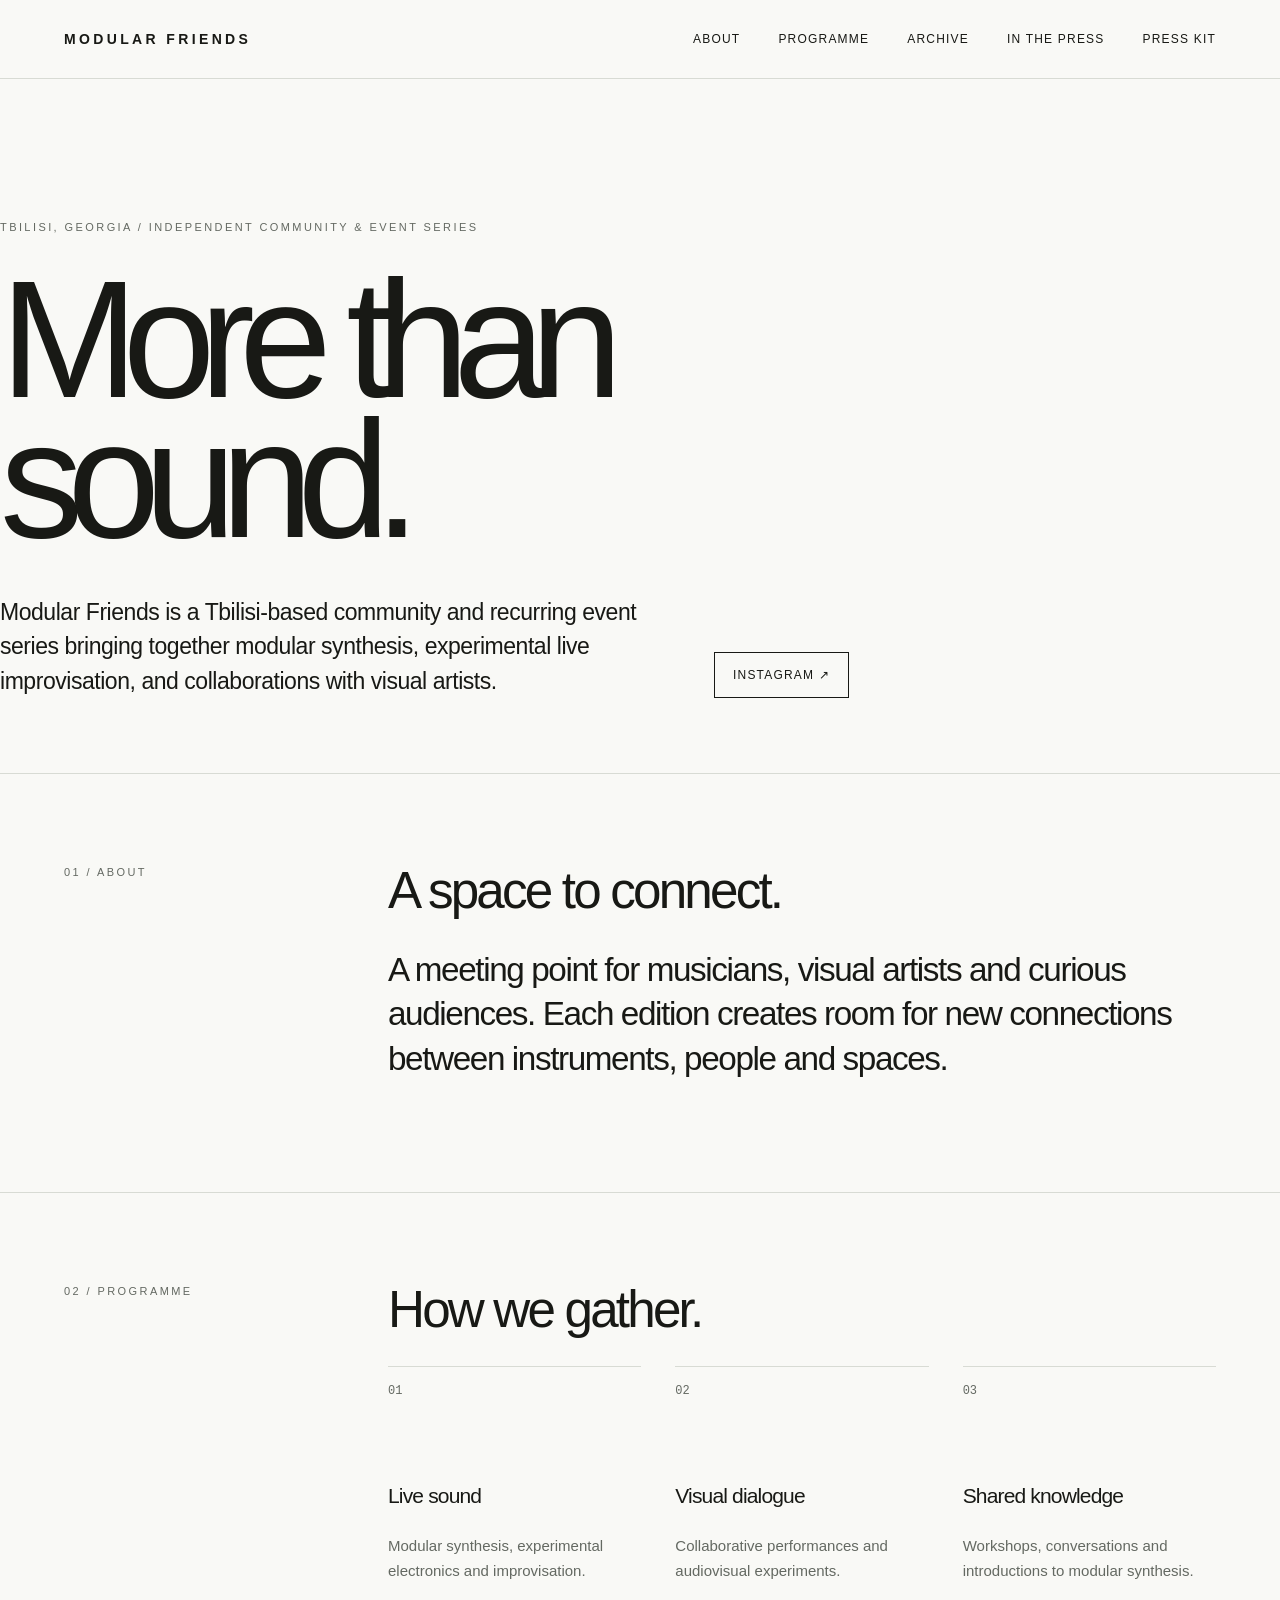
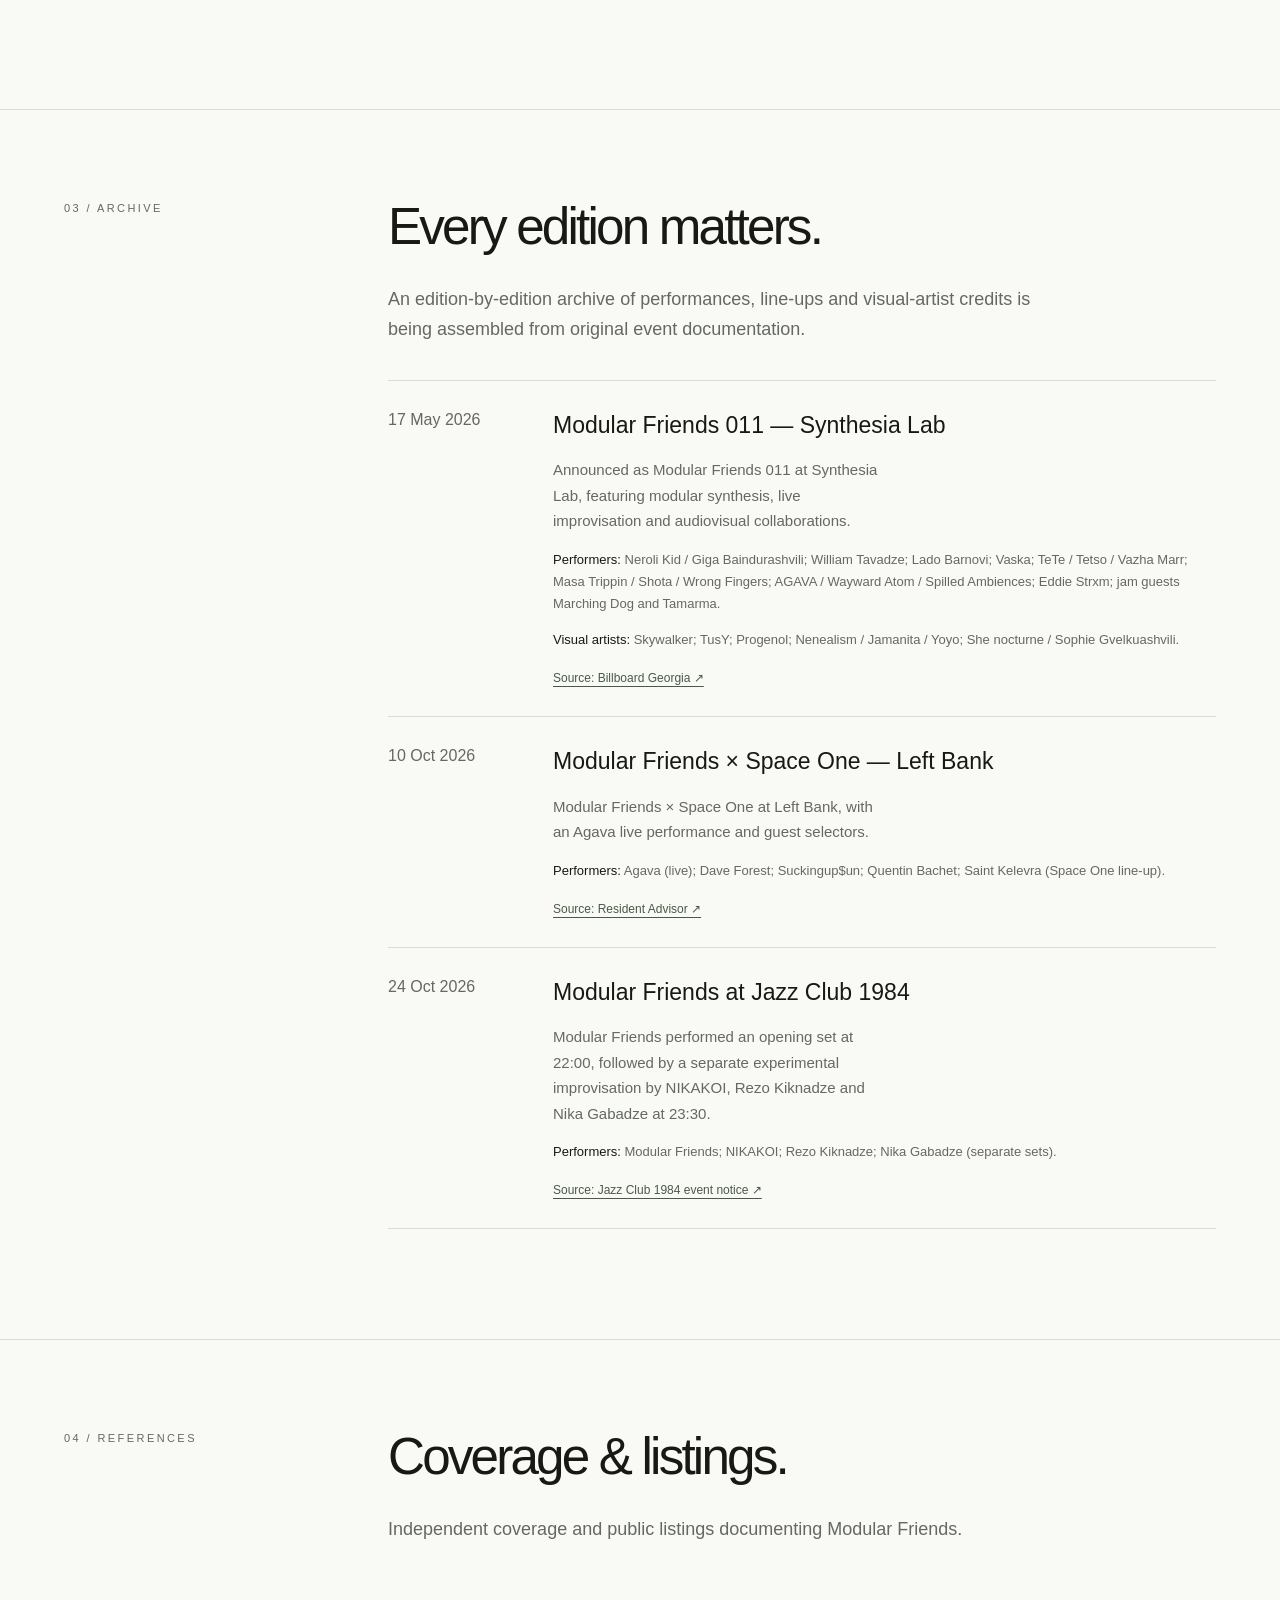
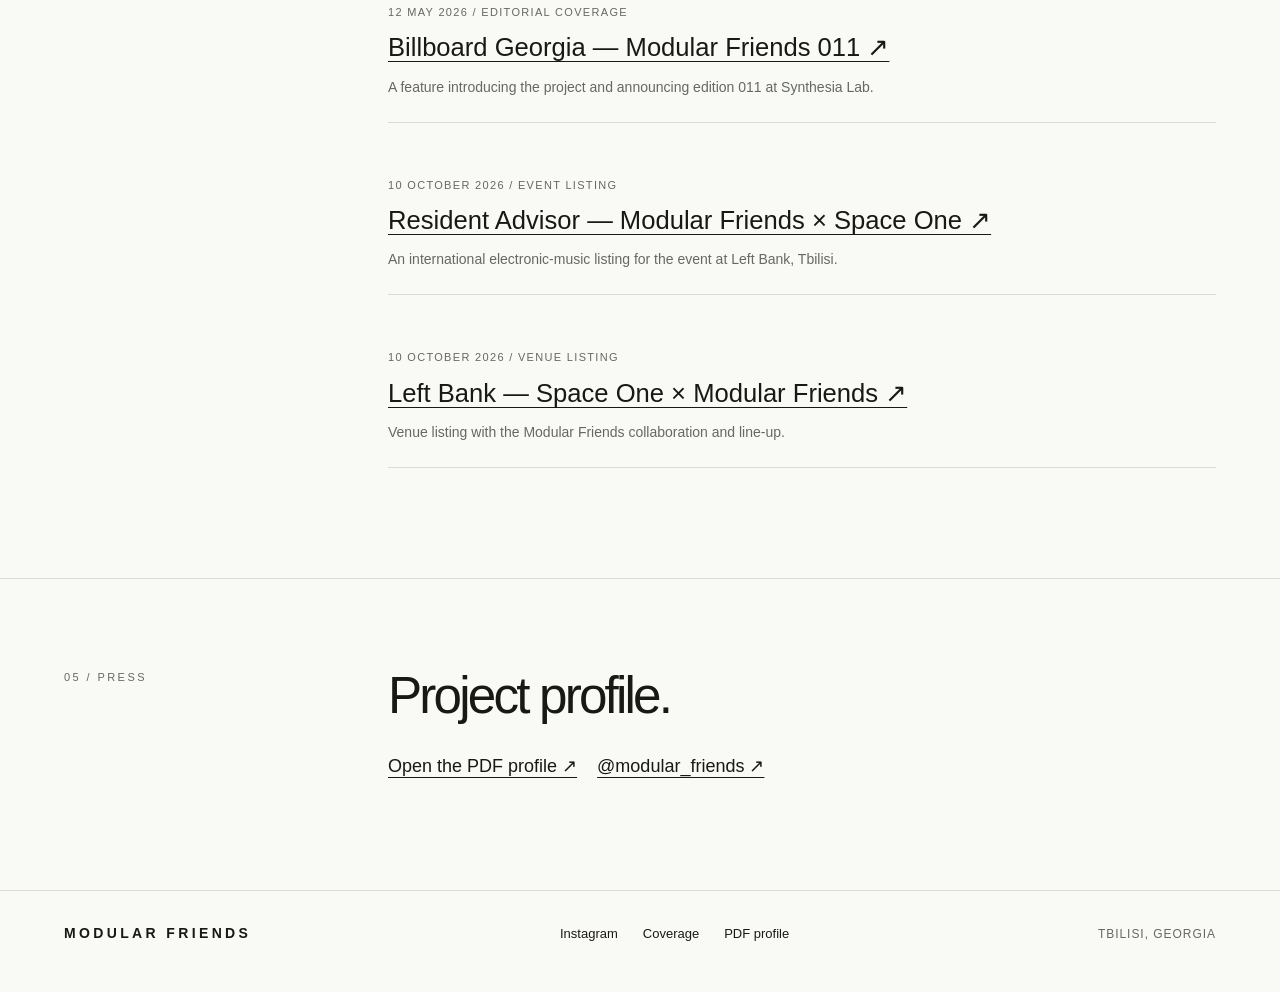
==== Modular_Friends_GitHub_Upload/index.html @ 6318634c "Add files via upload" ====
<!doctype html>
<html lang="en">
<head>
  <meta charset="utf-8">
  <meta name="viewport" content="width=device-width, initial-scale=1">
  <meta name="theme-color" content="#f9f9f6">
  <title>Modular Friends — Modular Synthesis &amp; Live Electronic Music | Tbilisi</title>
  <meta name="description" content="Modular Friends is a Tbilisi-based community and recurring event series bringing together modular synthesis, experimental live improvisation, and collaborations with visual artists.">
  <meta property="og:type" content="website">
  <meta property="og:title" content="Modular Friends — More than sound.">
  <meta property="og:description" content="Modular Friends is a Tbilisi-based community and recurring event series bringing together modular synthesis, experimental live improvisation, and collaborations with visual artists.">
  <link rel="canonical" href="https://modularfriends.github.io/"><meta property="og:url" content="https://modularfriends.github.io/">
  <script type="application/ld+json">{"@context": "https://schema.org", "@type": "Organization", "name": "Modular Friends", "description": "Modular Friends is a Tbilisi-based community and recurring event series bringing together modular synthesis, experimental live improvisation, and collaborations with visual artists.", "sameAs": ["https://www.instagram.com/modular_friends/"], "areaServed": {"@type": "Place", "name": "Tbilisi, Georgia"}, "url": "https://modularfriends.github.io/"}</script>
  <style>
    :root{color-scheme:light;--bg:#f9f9f6;--text:#181915;--muted:#646962;--line:#d8dbd4;--accent:#495a48}
    *{box-sizing:border-box} html{scroll-behavior:smooth}body{margin:0;background:var(--bg);color:var(--text);font-family:Arial,Helvetica,sans-serif;line-height:1.5;-webkit-font-smoothing:antialiased}
    a{color:inherit;text-decoration:none}a:focus-visible{outline:2px solid var(--accent);outline-offset:5px}
    .wrap{max-width:1360px;margin:auto;padding:0 clamp(22px,5vw,74px)}
    header{border-bottom:1px solid var(--line)} header .wrap{min-height:78px;display:flex;align-items:center;justify-content:space-between;gap:20px}
    .wordmark{font-size:14px;font-weight:700;letter-spacing:.24em;white-space:nowrap}
    nav{display:flex;flex-wrap:wrap;gap:clamp(13px,3vw,38px)}nav a{font-size:12px;letter-spacing:.10em;text-transform:uppercase}
    nav a:hover,.foot-links a:hover,.text-link:hover{text-decoration:underline;text-underline-offset:5px}
    .hero{min-height:calc(86svh - 80px);display:flex;align-items:end;padding:80px 0 75px}
    .eyebrow,.kicker{font-size:11px;letter-spacing:.22em;text-transform:uppercase;color:var(--muted)}
    .hero h1{font-size:clamp(74px,13vw,190px);line-height:.84;letter-spacing:-.095em;font-weight:500;max-width:1100px;margin:34px 0 45px}
    .hero h1 span{display:block}.hero-bottom{display:flex;justify-content:space-between;align-items:end;gap:34px}
    .hero-intro{font-size:clamp(16px,1.9vw,23px);line-height:1.5;max-width:680px;letter-spacing:-.02em;margin:0}
    .cta{border:1px solid var(--text);padding:13px 18px;font-size:12px;white-space:nowrap;letter-spacing:.1em;text-transform:uppercase;display:inline-block}
    .cta:hover{background:var(--text);color:var(--bg)}
    section.content{border-top:1px solid var(--line);padding:90px 0 110px;scroll-margin-top:20px}
    .section-layout{display:grid;grid-template-columns:25% 1fr;gap:36px}
    h2{font-size:clamp(30px,4vw,56px);font-weight:500;line-height:1.05;letter-spacing:-.055em;margin:0 0 30px}
    .large-copy{font-size:clamp(22px,2.6vw,38px);line-height:1.34;letter-spacing:-.042em;max-width:920px;margin:0}
    .formats{display:grid;grid-template-columns:repeat(3,1fr);gap:34px}.format{border-top:1px solid var(--line);padding-top:15px}
    .symbol{font-family:monospace;font-size:12px;color:var(--muted);margin-bottom:80px}.format h3{font-size:21px;font-weight:500;letter-spacing:-.04em}
    .format p,.archive-status,.event p{max-width:340px;font-size:15px;color:var(--muted);line-height:1.7}
    .archive-status{max-width:650px;font-size:18px;margin-bottom:35px}.source-link{font-size:12px;color:var(--accent);text-decoration:underline;text-underline-offset:4px}.events{border-top:1px solid var(--line)}.event{display:grid;grid-template-columns:140px 1fr;padding:27px 0;border-bottom:1px solid var(--line);gap:25px}.event-date{color:var(--muted)}.event h3{margin:0;font-weight:500;font-size:23px}.event .event-credit{max-width:830px;font-size:13px;line-height:1.7;margin:14px 0}.event .event-credit strong{color:var(--text);font-weight:500}
    .press-row{display:flex;gap:20px;align-items:center;flex-wrap:wrap}.text-link{font-size:18px;text-decoration:underline;text-underline-offset:5px}
    footer{border-top:1px solid var(--line);padding:32px 0 48px}.footer-inner{display:flex;justify-content:space-between;align-items:center;gap:30px;flex-wrap:wrap}
    .references{display:grid;gap:30px}.reference{padding:24px 0;border-bottom:1px solid var(--line)}.reference h3{font-size:clamp(20px,2vw,29px);font-weight:500;margin:8px 0 10px}.reference h3 a{text-decoration:underline;text-decoration-thickness:1px;text-underline-offset:5px}.reference p{color:var(--muted);font-size:14px;max-width:690px;margin:0}.reference-date{font-size:11px;text-transform:uppercase;letter-spacing:.12em;color:var(--muted)}.foot-links{display:flex;gap:25px;flex-wrap:wrap;font-size:13px}.small{color:var(--muted);font-size:12px;letter-spacing:.08em}
    @media(max-width:760px){header .wrap{align-items:flex-start;flex-direction:column;padding-top:23px;padding-bottom:23px;gap:16px}nav{gap:20px}.hero{min-height:70svh;padding:65px 0}.hero h1{font-size:clamp(70px,16vw,110px);margin:40px 0}.hero-bottom{align-items:flex-start;flex-direction:column}.section-layout{grid-template-columns:1fr;gap:30px}section.content{padding:60px 0 70px}.formats{grid-template-columns:1fr;gap:35px}.symbol{margin-bottom:25px}.event{grid-template-columns:1fr;gap:5px}}
    @media(prefers-reduced-motion:reduce){html{scroll-behavior:auto}}
  </style>
</head>
<body>
  <header><div class="wrap"><a class="wordmark" href="#top" aria-label="Modular Friends home">MODULAR FRIENDS</a><nav aria-label="Main navigation"><a href="#about">About</a><a href="#formats">Programme</a><a href="#archive">Archive</a><a href="#sources">In the press</a><a href="#press">Press kit</a></nav></div></header>
  <main id="top">
    <div class="hero wrap"><div><div class="eyebrow">Tbilisi, Georgia / Independent community &amp; event series</div><h1><span>More than</span><span>sound.</span></h1><div class="hero-bottom"><p class="hero-intro">Modular Friends is a Tbilisi-based community and recurring event series bringing together modular synthesis, experimental live improvisation, and collaborations with visual artists.</p><a class="cta" href="https://www.instagram.com/modular_friends/" target="_blank" rel="noopener noreferrer">Instagram ↗</a></div></div></div>
    <section class="content" id="about"><div class="wrap section-layout"><div class="kicker">01 / About</div><div><h2>A space to connect.</h2><p class="large-copy">A meeting point for musicians, visual artists and curious audiences. Each edition creates room for new connections between instruments, people and spaces.</p></div></div></section>
    <section class="content" id="formats"><div class="wrap section-layout"><div class="kicker">02 / Programme</div><div><h2>How we gather.</h2><div class="formats"><article class="format"><div class="symbol">01</div><h3>Live sound</h3><p>Modular synthesis, experimental electronics and improvisation.</p></article>
<article class="format"><div class="symbol">02</div><h3>Visual dialogue</h3><p>Collaborative performances and audiovisual experiments.</p></article>
<article class="format"><div class="symbol">03</div><h3>Shared knowledge</h3><p>Workshops, conversations and introductions to modular synthesis.</p></article></div></div></div></section>
    <section class="content" id="archive"><div class="wrap section-layout"><div class="kicker">03 / Archive</div><div><h2>Every edition matters.</h2><p class="archive-status">An edition-by-edition archive of performances, line-ups and visual-artist credits is being assembled from original event documentation.</p><div class="events"><article class="event"><div class="event-date">17 May 2026</div><div><h3>Modular Friends 011 — Synthesia Lab</h3><p>Announced as Modular Friends 011 at Synthesia Lab, featuring modular synthesis, live improvisation and audiovisual collaborations.</p><p class="event-credit"><strong>Performers:</strong> Neroli Kid / Giga Baindurashvili; William Tavadze; Lado Barnovi; Vaska; TeTe / Tetso / Vazha Marr; Masa Trippin / Shota / Wrong Fingers; AGAVA / Wayward Atom / Spilled Ambiences; Eddie Strxm; jam guests Marching Dog and Tamarma.</p><p class="event-credit"><strong>Visual artists:</strong> Skywalker; TusY; Progenol; Nenealism / Jamanita / Yoyo; She nocturne / Sophie Gvelkuashvili.</p><a class="source-link" href="https://billboard.com.ge/2026/05/12/modular-friends-modularuli-sintezisa-da-vizualuri-khelovnebis-cockhali-dialogi-synthesia-labshi/" target="_blank" rel="noopener noreferrer">Source: Billboard Georgia ↗</a></div></article>
<article class="event"><div class="event-date">10 Oct 2026</div><div><h3>Modular Friends × Space One — Left Bank</h3><p>Modular Friends × Space One at Left Bank, with an Agava live performance and guest selectors.</p><p class="event-credit"><strong>Performers:</strong> Agava (live); Dave Forest; Suckingup$un; Quentin Bachet; Saint Kelevra (Space One line-up).</p><a class="source-link" href="https://ra.co/events/2553193" target="_blank" rel="noopener noreferrer">Source: Resident Advisor ↗</a></div></article>
<article class="event"><div class="event-date">24 Oct 2026</div><div><h3>Modular Friends at Jazz Club 1984</h3><p>Modular Friends performed an opening set at 22:00, followed by a separate experimental improvisation by NIKAKOI, Rezo Kiknadze and Nika Gabadze at 23:30.</p><p class="event-credit"><strong>Performers:</strong> Modular Friends; NIKAKOI; Rezo Kiknadze; Nika Gabadze (separate sets).</p><a class="source-link" href="https://happeningnext.com/event/nikakoi-kiknadze-gabadze-andamp-modular-friends-at-1984-eid3a0e7e8bag" target="_blank" rel="noopener noreferrer">Source: Jazz Club 1984 event notice ↗</a></div></article></div></div></div></section>
    <section class="content" id="sources"><div class="wrap section-layout"><div class="kicker">04 / References</div><div><h2>Coverage &amp; listings.</h2><p class="archive-status">Independent coverage and public listings documenting Modular Friends.</p><div class="references"><article class="reference"><div class="reference-date">12 May 2026 / Editorial coverage</div><h3><a href="https://billboard.com.ge/2026/05/12/modular-friends-modularuli-sintezisa-da-vizualuri-khelovnebis-cockhali-dialogi-synthesia-labshi/" target="_blank" rel="noopener noreferrer">Billboard Georgia — Modular Friends 011 ↗</a></h3><p>A feature introducing the project and announcing edition 011 at Synthesia Lab.</p></article>
<article class="reference"><div class="reference-date">10 October 2026 / Event listing</div><h3><a href="https://ra.co/events/2553193" target="_blank" rel="noopener noreferrer">Resident Advisor — Modular Friends × Space One ↗</a></h3><p>An international electronic-music listing for the event at Left Bank, Tbilisi.</p></article>
<article class="reference"><div class="reference-date">10 October 2026 / Venue listing</div><h3><a href="https://leftbank.club/search?search=1" target="_blank" rel="noopener noreferrer">Left Bank — Space One × Modular Friends ↗</a></h3><p>Venue listing with the Modular Friends collaboration and line-up.</p></article></div></div></div></section>
    <section class="content" id="press"><div class="wrap section-layout"><div class="kicker">05 / Press</div><div><h2>Project profile.</h2><div class="press-row"><a class="text-link" href="Modular_Friends_Press_Kit.pdf" target="_blank" rel="noopener noreferrer">Open the PDF profile ↗</a><a class="text-link" href="https://www.instagram.com/modular_friends/" target="_blank" rel="noopener noreferrer">@modular_friends ↗</a></div></div></div></section>
  </main>
  <footer><div class="wrap footer-inner"><div class="wordmark">MODULAR FRIENDS</div><div class="foot-links"><a href="https://www.instagram.com/modular_friends/" rel="noopener noreferrer">Instagram</a><a href="#sources">Coverage</a><a href="Modular_Friends_Press_Kit.pdf">PDF profile</a></div><div class="small">TBILISI, GEORGIA</div></div></footer>
</body>
</html>
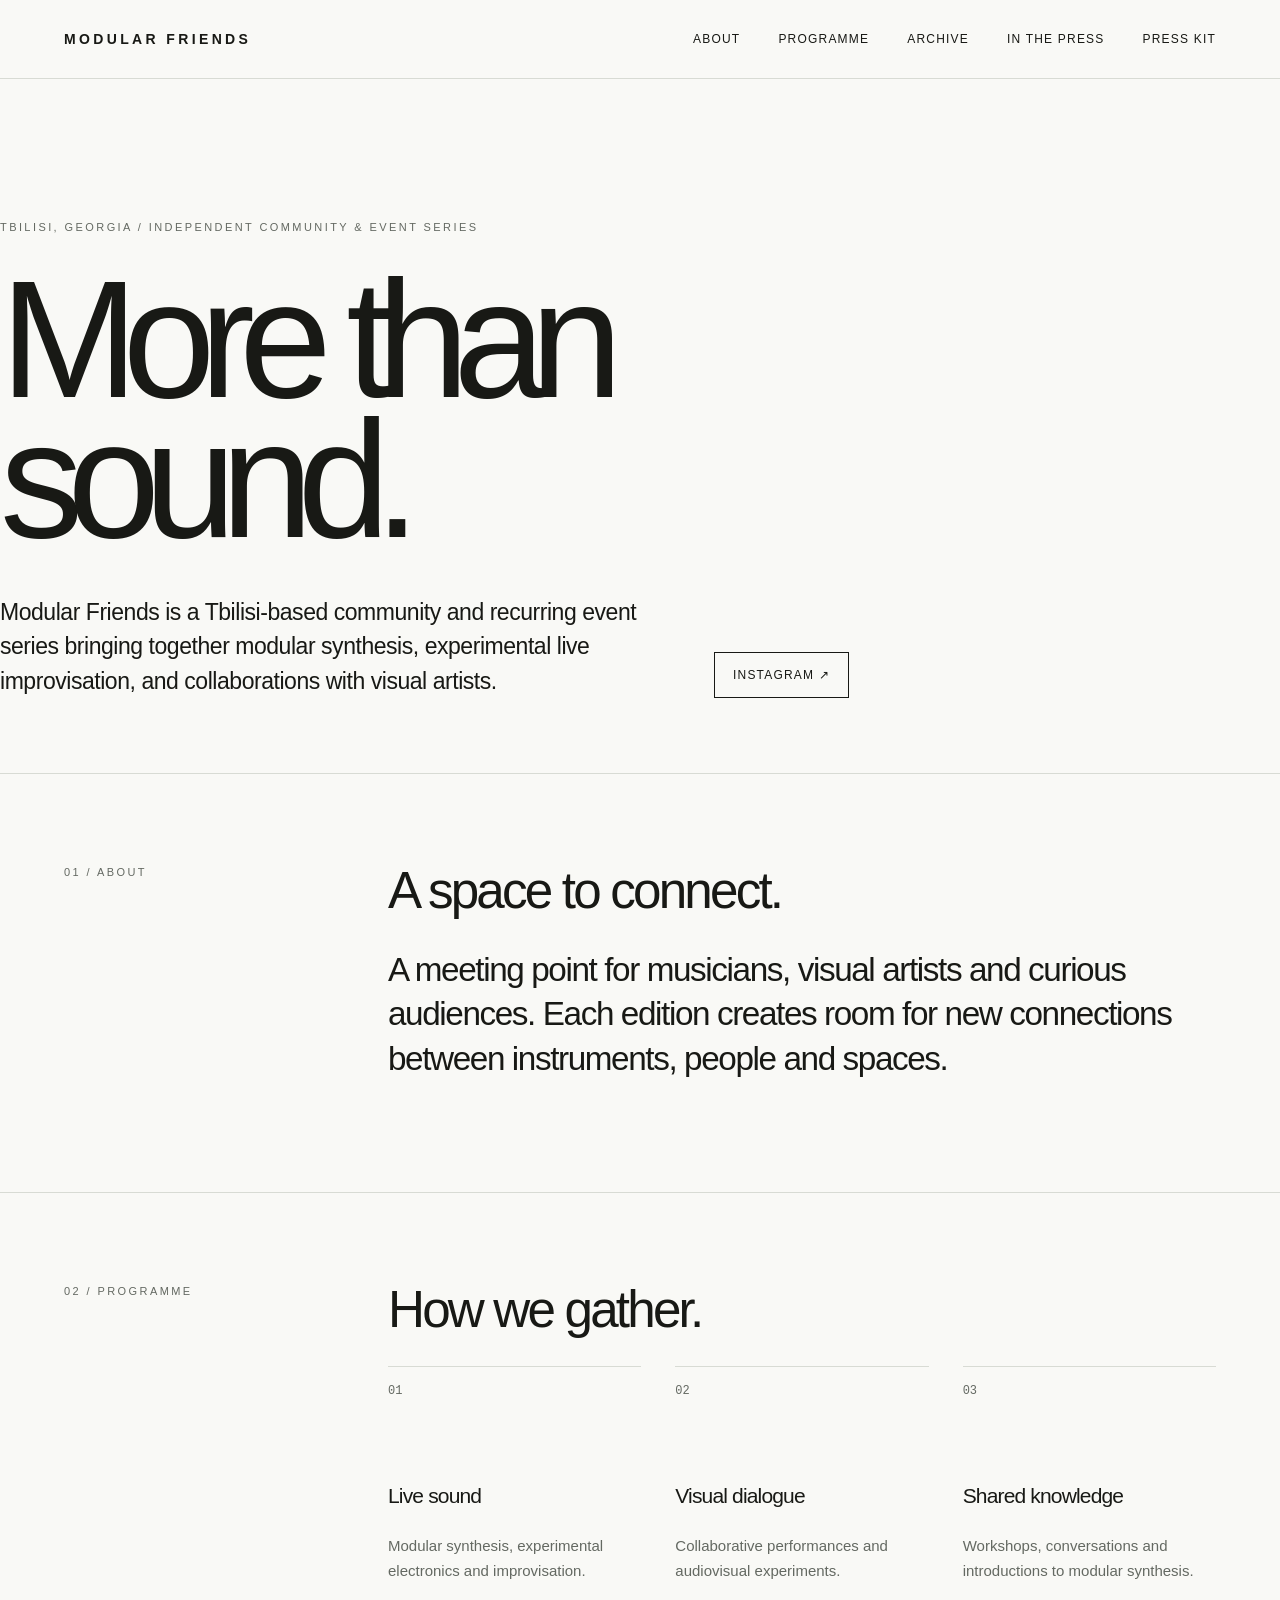
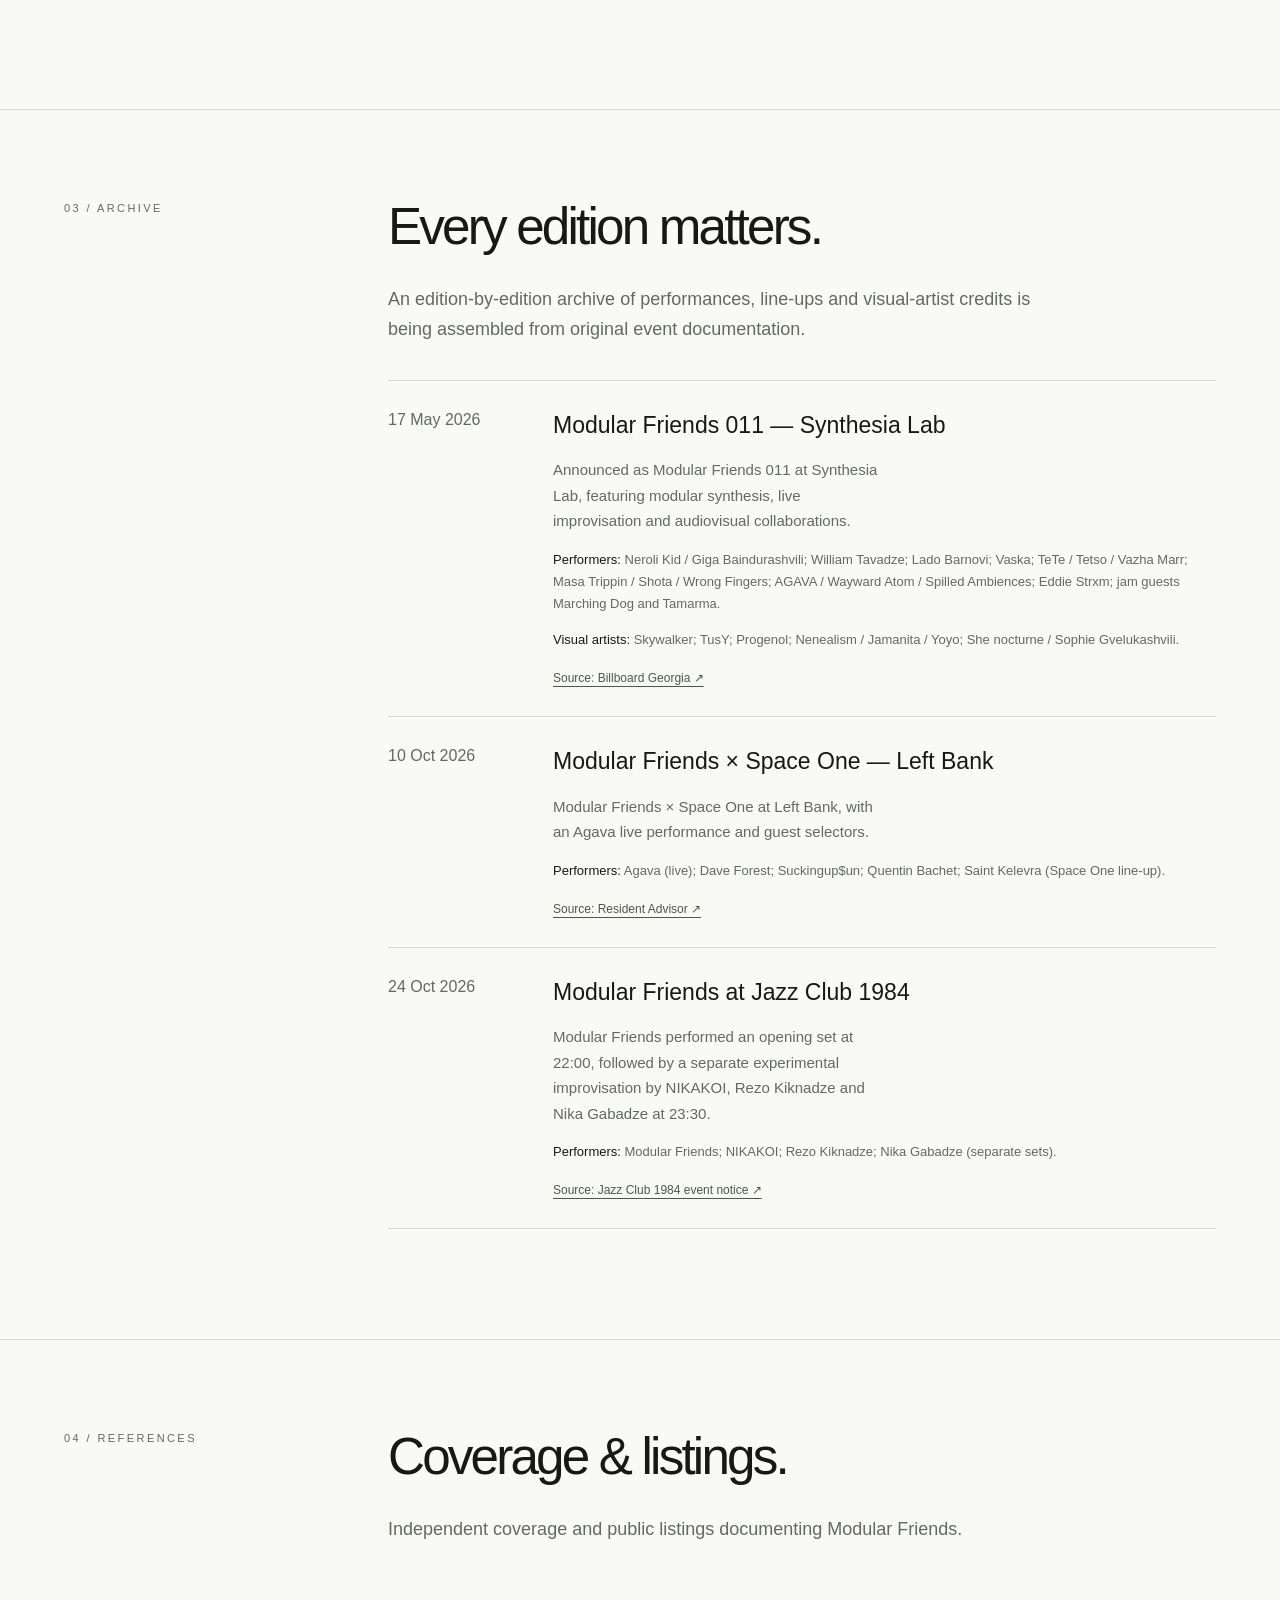
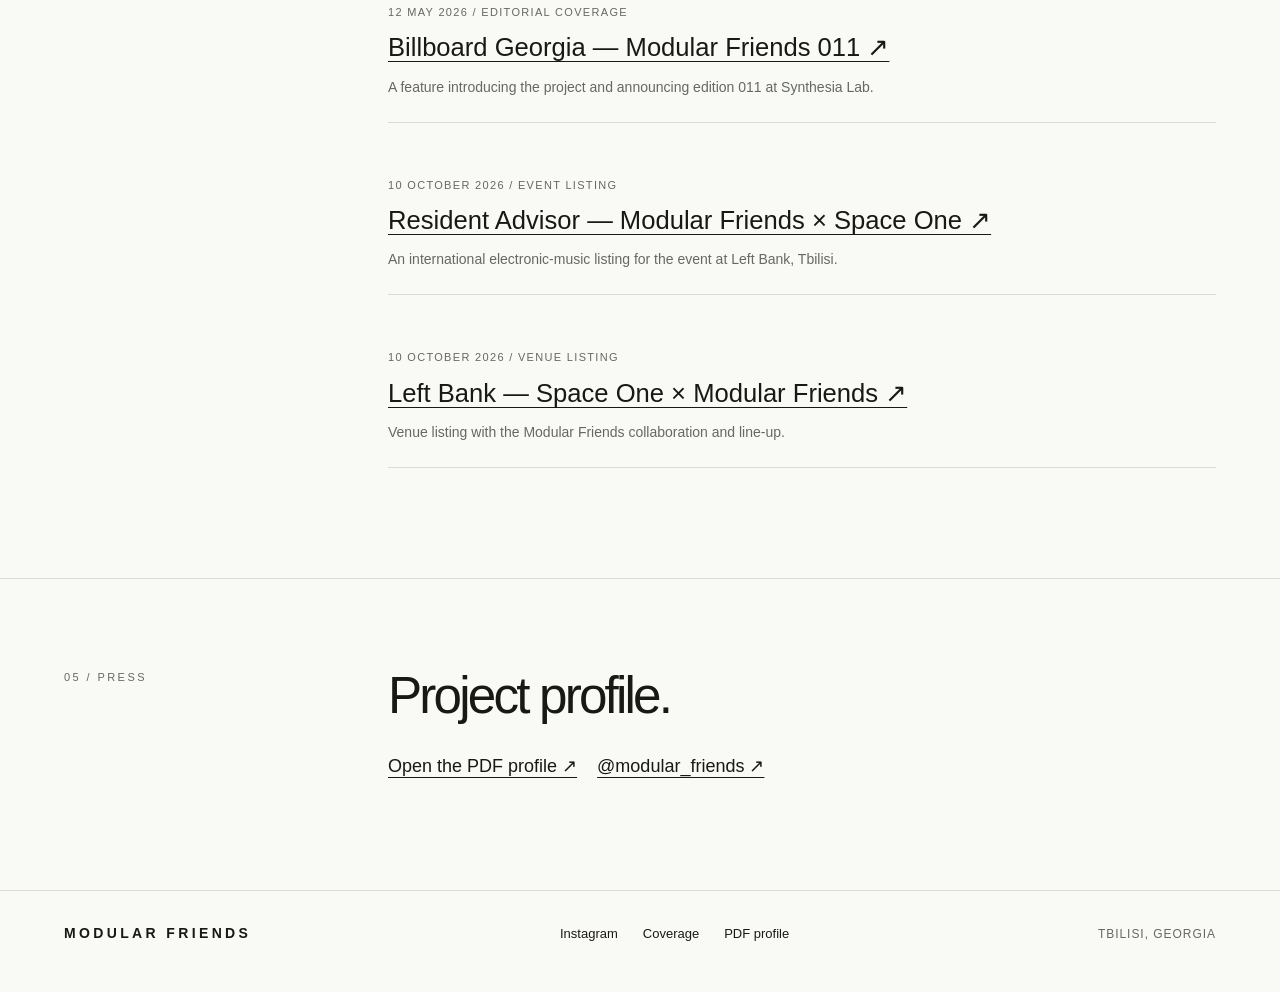
==== commit 94c7f030: "Correct Sophie Gvelukashvili spelling in Modular Friends archive" ====
--- a/Modular_Friends_GitHub_Upload/index.html
+++ b/Modular_Friends_GitHub_Upload/index.html
@@ -50,7 +50,7 @@
     <section class="content" id="formats"><div class="wrap section-layout"><div class="kicker">02 / Programme</div><div><h2>How we gather.</h2><div class="formats"><article class="format"><div class="symbol">01</div><h3>Live sound</h3><p>Modular synthesis, experimental electronics and improvisation.</p></article>
 <article class="format"><div class="symbol">02</div><h3>Visual dialogue</h3><p>Collaborative performances and audiovisual experiments.</p></article>
 <article class="format"><div class="symbol">03</div><h3>Shared knowledge</h3><p>Workshops, conversations and introductions to modular synthesis.</p></article></div></div></div></section>
-    <section class="content" id="archive"><div class="wrap section-layout"><div class="kicker">03 / Archive</div><div><h2>Every edition matters.</h2><p class="archive-status">An edition-by-edition archive of performances, line-ups and visual-artist credits is being assembled from original event documentation.</p><div class="events"><article class="event"><div class="event-date">17 May 2026</div><div><h3>Modular Friends 011 — Synthesia Lab</h3><p>Announced as Modular Friends 011 at Synthesia Lab, featuring modular synthesis, live improvisation and audiovisual collaborations.</p><p class="event-credit"><strong>Performers:</strong> Neroli Kid / Giga Baindurashvili; William Tavadze; Lado Barnovi; Vaska; TeTe / Tetso / Vazha Marr; Masa Trippin / Shota / Wrong Fingers; AGAVA / Wayward Atom / Spilled Ambiences; Eddie Strxm; jam guests Marching Dog and Tamarma.</p><p class="event-credit"><strong>Visual artists:</strong> Skywalker; TusY; Progenol; Nenealism / Jamanita / Yoyo; She nocturne / Sophie Gvelkuashvili.</p><a class="source-link" href="https://billboard.com.ge/2026/05/12/modular-friends-modularuli-sintezisa-da-vizualuri-khelovnebis-cockhali-dialogi-synthesia-labshi/" target="_blank" rel="noopener noreferrer">Source: Billboard Georgia ↗</a></div></article>
+    <section class="content" id="archive"><div class="wrap section-layout"><div class="kicker">03 / Archive</div><div><h2>Every edition matters.</h2><p class="archive-status">An edition-by-edition archive of performances, line-ups and visual-artist credits is being assembled from original event documentation.</p><div class="events"><article class="event"><div class="event-date">17 May 2026</div><div><h3>Modular Friends 011 — Synthesia Lab</h3><p>Announced as Modular Friends 011 at Synthesia Lab, featuring modular synthesis, live improvisation and audiovisual collaborations.</p><p class="event-credit"><strong>Performers:</strong> Neroli Kid / Giga Baindurashvili; William Tavadze; Lado Barnovi; Vaska; TeTe / Tetso / Vazha Marr; Masa Trippin / Shota / Wrong Fingers; AGAVA / Wayward Atom / Spilled Ambiences; Eddie Strxm; jam guests Marching Dog and Tamarma.</p><p class="event-credit"><strong>Visual artists:</strong> Skywalker; TusY; Progenol; Nenealism / Jamanita / Yoyo; She nocturne / Sophie Gvelukashvili.</p><a class="source-link" href="https://billboard.com.ge/2026/05/12/modular-friends-modularuli-sintezisa-da-vizualuri-khelovnebis-cockhali-dialogi-synthesia-labshi/" target="_blank" rel="noopener noreferrer">Source: Billboard Georgia ↗</a></div></article>
 <article class="event"><div class="event-date">10 Oct 2026</div><div><h3>Modular Friends × Space One — Left Bank</h3><p>Modular Friends × Space One at Left Bank, with an Agava live performance and guest selectors.</p><p class="event-credit"><strong>Performers:</strong> Agava (live); Dave Forest; Suckingup$un; Quentin Bachet; Saint Kelevra (Space One line-up).</p><a class="source-link" href="https://ra.co/events/2553193" target="_blank" rel="noopener noreferrer">Source: Resident Advisor ↗</a></div></article>
 <article class="event"><div class="event-date">24 Oct 2026</div><div><h3>Modular Friends at Jazz Club 1984</h3><p>Modular Friends performed an opening set at 22:00, followed by a separate experimental improvisation by NIKAKOI, Rezo Kiknadze and Nika Gabadze at 23:30.</p><p class="event-credit"><strong>Performers:</strong> Modular Friends; NIKAKOI; Rezo Kiknadze; Nika Gabadze (separate sets).</p><a class="source-link" href="https://happeningnext.com/event/nikakoi-kiknadze-gabadze-andamp-modular-friends-at-1984-eid3a0e7e8bag" target="_blank" rel="noopener noreferrer">Source: Jazz Club 1984 event notice ↗</a></div></article></div></div></div></section>
     <section class="content" id="sources"><div class="wrap section-layout"><div class="kicker">04 / References</div><div><h2>Coverage &amp; listings.</h2><p class="archive-status">Independent coverage and public listings documenting Modular Friends.</p><div class="references"><article class="reference"><div class="reference-date">12 May 2026 / Editorial coverage</div><h3><a href="https://billboard.com.ge/2026/05/12/modular-friends-modularuli-sintezisa-da-vizualuri-khelovnebis-cockhali-dialogi-synthesia-labshi/" target="_blank" rel="noopener noreferrer">Billboard Georgia — Modular Friends 011 ↗</a></h3><p>A feature introducing the project and announcing edition 011 at Synthesia Lab.</p></article>
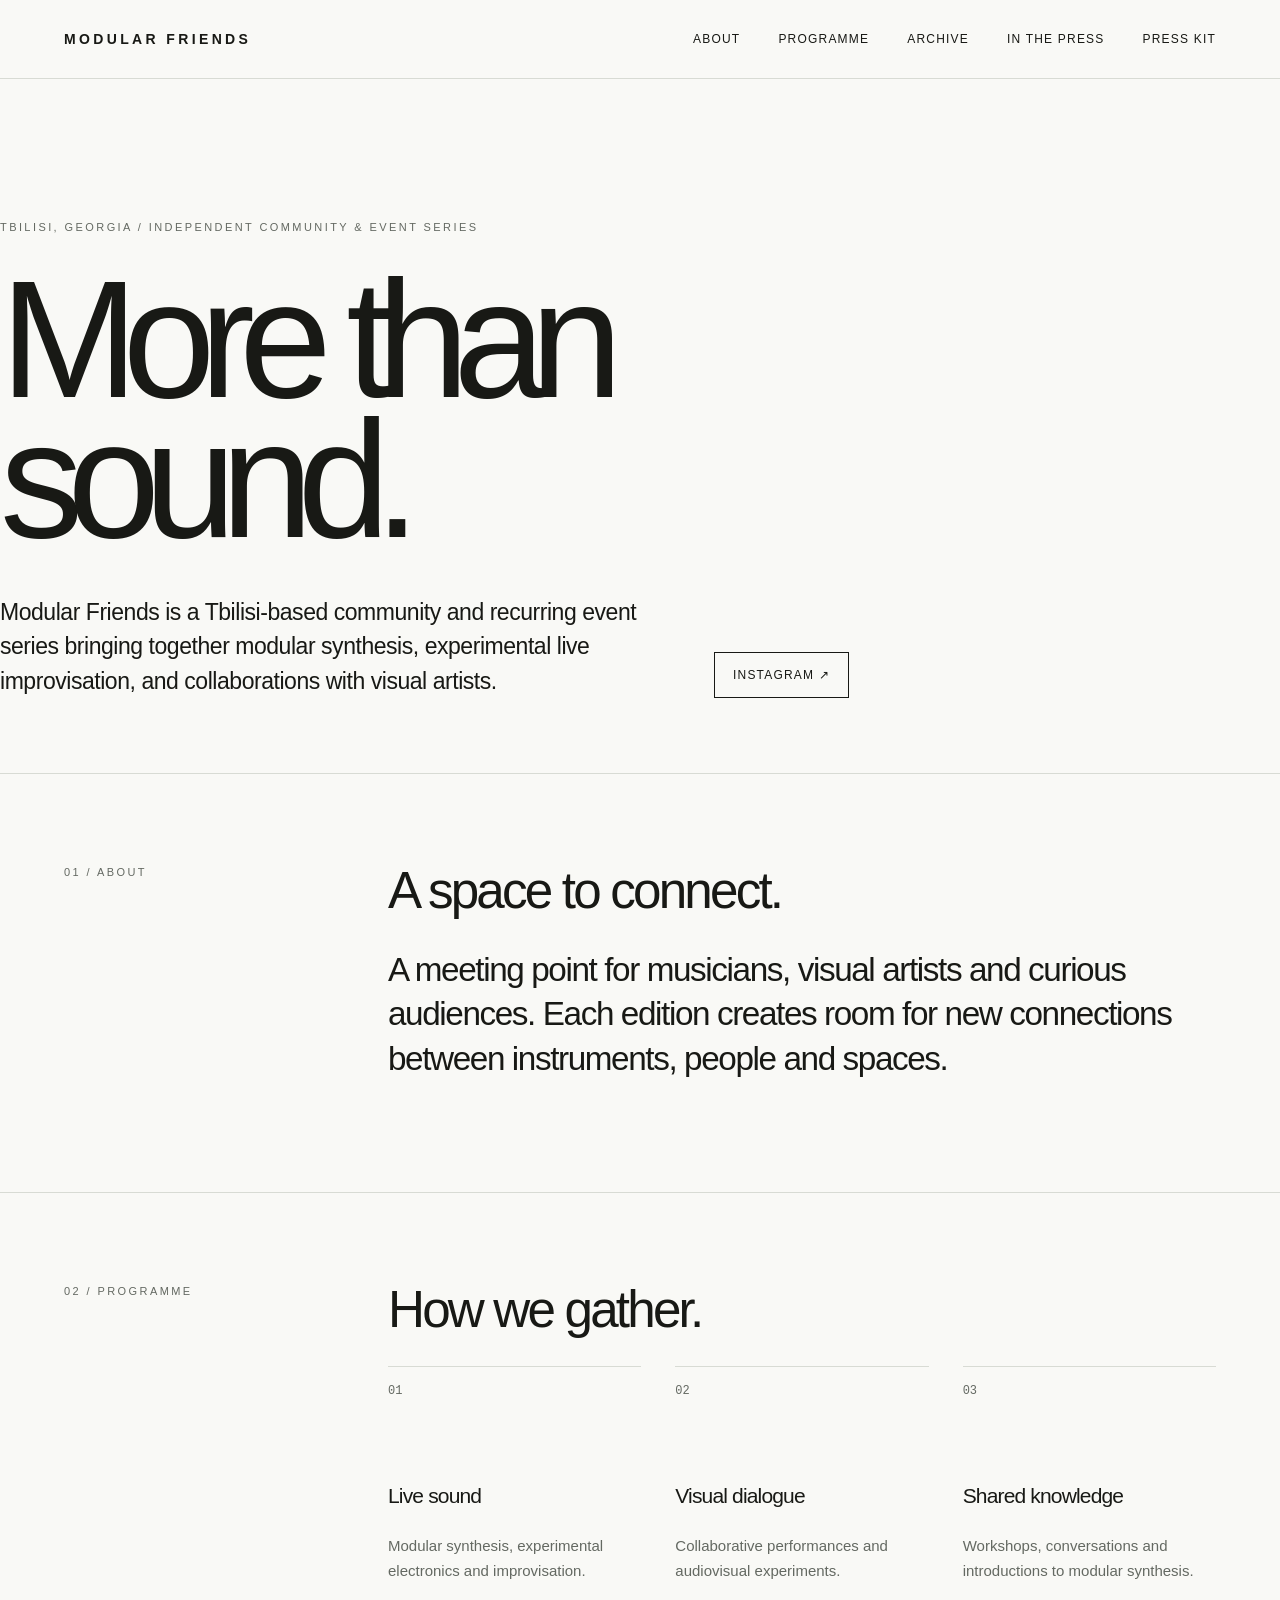
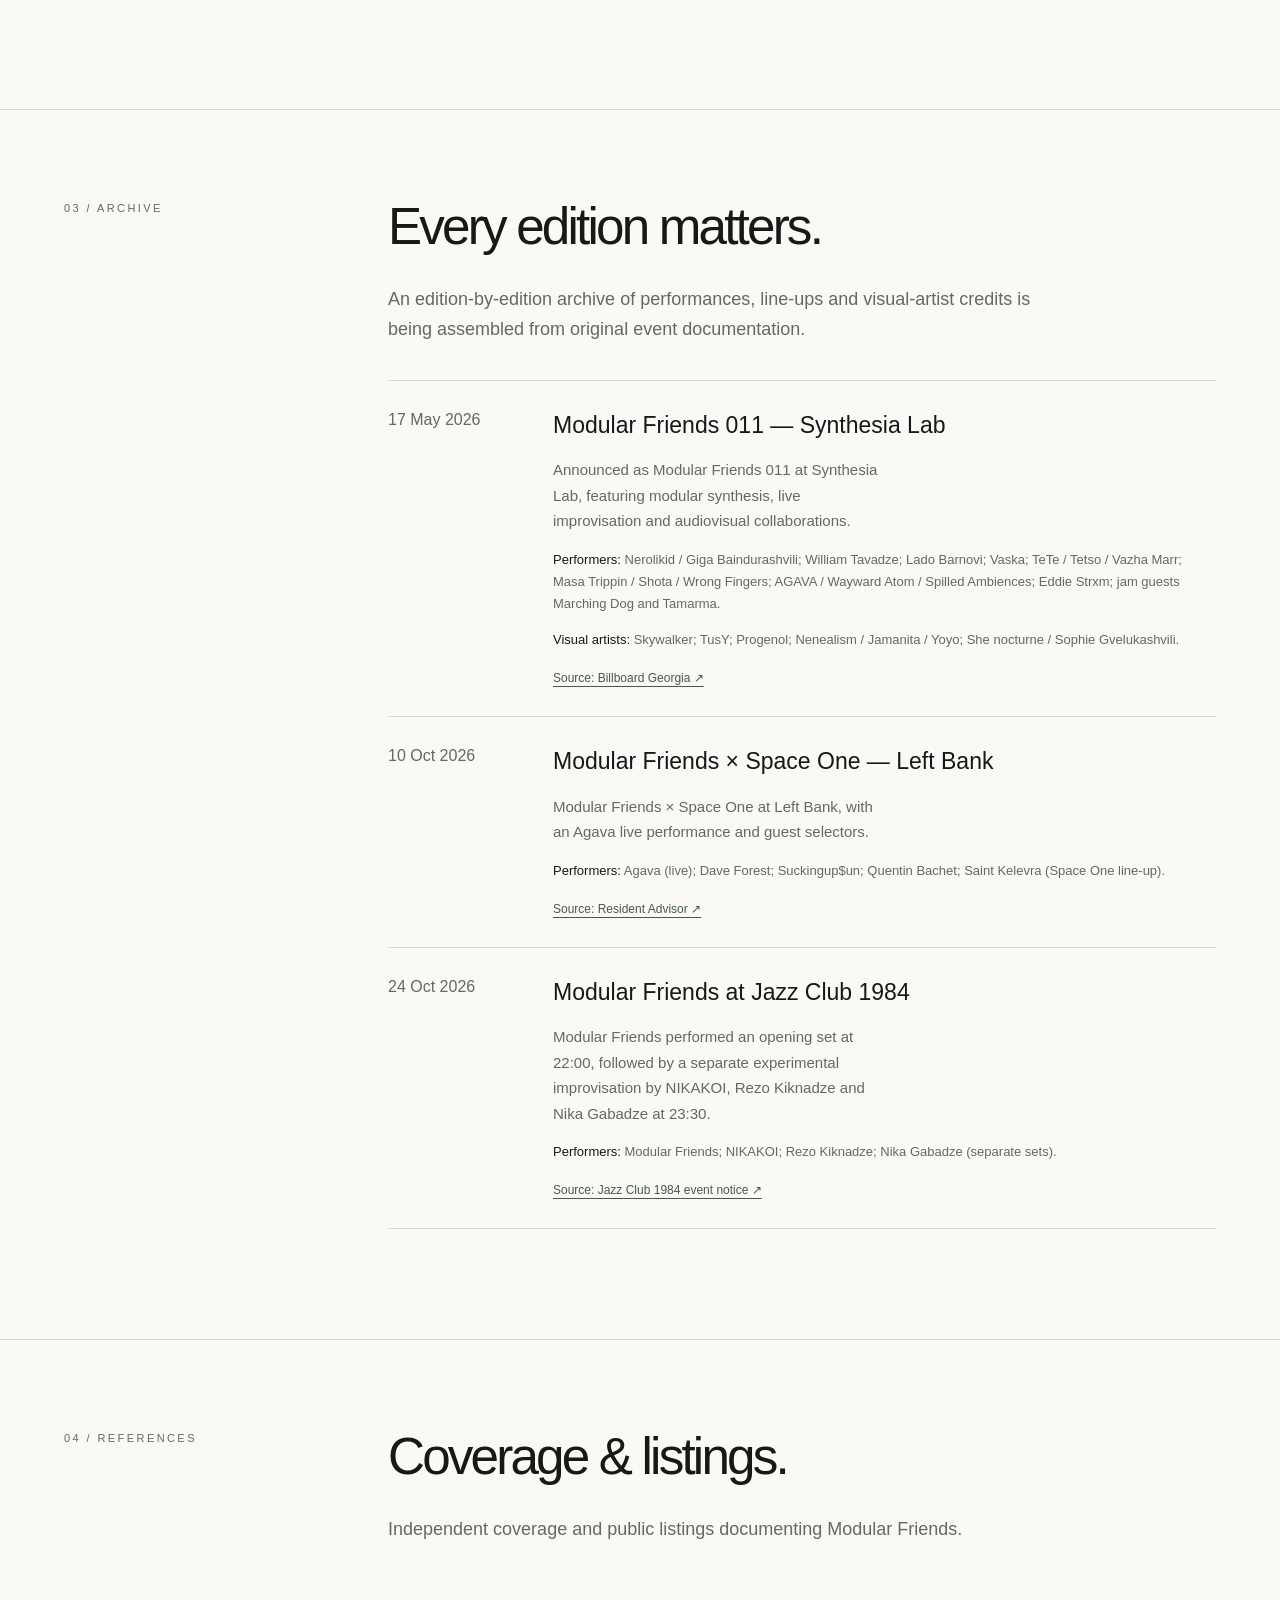
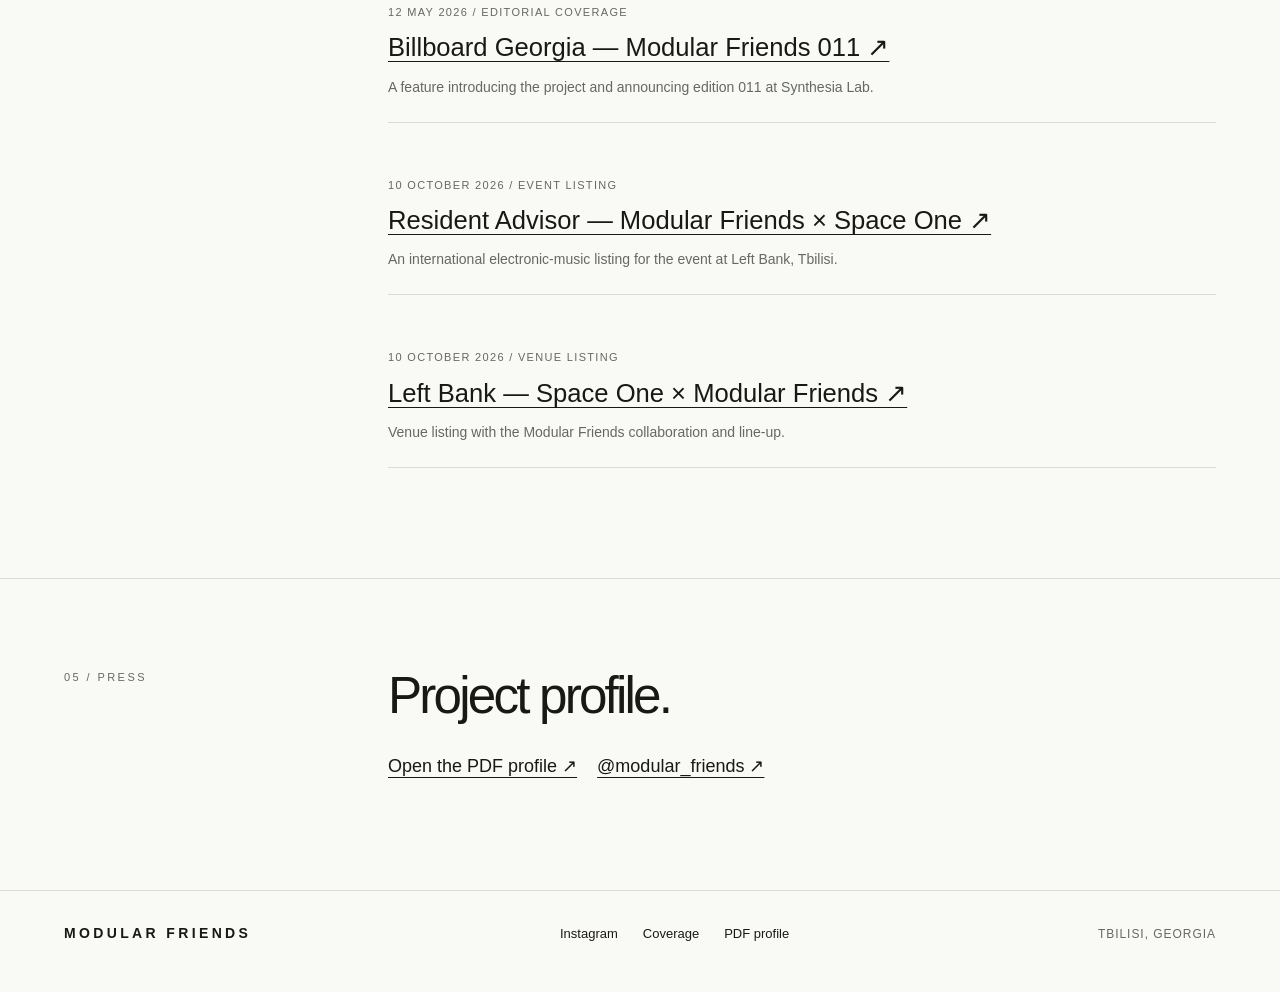
==== commit 66f5e483: "Use Nerolikid consistently across artist profiles, archive and radio" ====
--- a/Modular_Friends_GitHub_Upload/index.html
+++ b/Modular_Friends_GitHub_Upload/index.html
@@ -50,7 +50,7 @@
     <section class="content" id="formats"><div class="wrap section-layout"><div class="kicker">02 / Programme</div><div><h2>How we gather.</h2><div class="formats"><article class="format"><div class="symbol">01</div><h3>Live sound</h3><p>Modular synthesis, experimental electronics and improvisation.</p></article>
 <article class="format"><div class="symbol">02</div><h3>Visual dialogue</h3><p>Collaborative performances and audiovisual experiments.</p></article>
 <article class="format"><div class="symbol">03</div><h3>Shared knowledge</h3><p>Workshops, conversations and introductions to modular synthesis.</p></article></div></div></div></section>
-    <section class="content" id="archive"><div class="wrap section-layout"><div class="kicker">03 / Archive</div><div><h2>Every edition matters.</h2><p class="archive-status">An edition-by-edition archive of performances, line-ups and visual-artist credits is being assembled from original event documentation.</p><div class="events"><article class="event"><div class="event-date">17 May 2026</div><div><h3>Modular Friends 011 — Synthesia Lab</h3><p>Announced as Modular Friends 011 at Synthesia Lab, featuring modular synthesis, live improvisation and audiovisual collaborations.</p><p class="event-credit"><strong>Performers:</strong> Neroli Kid / Giga Baindurashvili; William Tavadze; Lado Barnovi; Vaska; TeTe / Tetso / Vazha Marr; Masa Trippin / Shota / Wrong Fingers; AGAVA / Wayward Atom / Spilled Ambiences; Eddie Strxm; jam guests Marching Dog and Tamarma.</p><p class="event-credit"><strong>Visual artists:</strong> Skywalker; TusY; Progenol; Nenealism / Jamanita / Yoyo; She nocturne / Sophie Gvelukashvili.</p><a class="source-link" href="https://billboard.com.ge/2026/05/12/modular-friends-modularuli-sintezisa-da-vizualuri-khelovnebis-cockhali-dialogi-synthesia-labshi/" target="_blank" rel="noopener noreferrer">Source: Billboard Georgia ↗</a></div></article>
+    <section class="content" id="archive"><div class="wrap section-layout"><div class="kicker">03 / Archive</div><div><h2>Every edition matters.</h2><p class="archive-status">An edition-by-edition archive of performances, line-ups and visual-artist credits is being assembled from original event documentation.</p><div class="events"><article class="event"><div class="event-date">17 May 2026</div><div><h3>Modular Friends 011 — Synthesia Lab</h3><p>Announced as Modular Friends 011 at Synthesia Lab, featuring modular synthesis, live improvisation and audiovisual collaborations.</p><p class="event-credit"><strong>Performers:</strong> Nerolikid / Giga Baindurashvili; William Tavadze; Lado Barnovi; Vaska; TeTe / Tetso / Vazha Marr; Masa Trippin / Shota / Wrong Fingers; AGAVA / Wayward Atom / Spilled Ambiences; Eddie Strxm; jam guests Marching Dog and Tamarma.</p><p class="event-credit"><strong>Visual artists:</strong> Skywalker; TusY; Progenol; Nenealism / Jamanita / Yoyo; She nocturne / Sophie Gvelukashvili.</p><a class="source-link" href="https://billboard.com.ge/2026/05/12/modular-friends-modularuli-sintezisa-da-vizualuri-khelovnebis-cockhali-dialogi-synthesia-labshi/" target="_blank" rel="noopener noreferrer">Source: Billboard Georgia ↗</a></div></article>
 <article class="event"><div class="event-date">10 Oct 2026</div><div><h3>Modular Friends × Space One — Left Bank</h3><p>Modular Friends × Space One at Left Bank, with an Agava live performance and guest selectors.</p><p class="event-credit"><strong>Performers:</strong> Agava (live); Dave Forest; Suckingup$un; Quentin Bachet; Saint Kelevra (Space One line-up).</p><a class="source-link" href="https://ra.co/events/2553193" target="_blank" rel="noopener noreferrer">Source: Resident Advisor ↗</a></div></article>
 <article class="event"><div class="event-date">24 Oct 2026</div><div><h3>Modular Friends at Jazz Club 1984</h3><p>Modular Friends performed an opening set at 22:00, followed by a separate experimental improvisation by NIKAKOI, Rezo Kiknadze and Nika Gabadze at 23:30.</p><p class="event-credit"><strong>Performers:</strong> Modular Friends; NIKAKOI; Rezo Kiknadze; Nika Gabadze (separate sets).</p><a class="source-link" href="https://happeningnext.com/event/nikakoi-kiknadze-gabadze-andamp-modular-friends-at-1984-eid3a0e7e8bag" target="_blank" rel="noopener noreferrer">Source: Jazz Club 1984 event notice ↗</a></div></article></div></div></div></section>
     <section class="content" id="sources"><div class="wrap section-layout"><div class="kicker">04 / References</div><div><h2>Coverage &amp; listings.</h2><p class="archive-status">Independent coverage and public listings documenting Modular Friends.</p><div class="references"><article class="reference"><div class="reference-date">12 May 2026 / Editorial coverage</div><h3><a href="https://billboard.com.ge/2026/05/12/modular-friends-modularuli-sintezisa-da-vizualuri-khelovnebis-cockhali-dialogi-synthesia-labshi/" target="_blank" rel="noopener noreferrer">Billboard Georgia — Modular Friends 011 ↗</a></h3><p>A feature introducing the project and announcing edition 011 at Synthesia Lab.</p></article>
